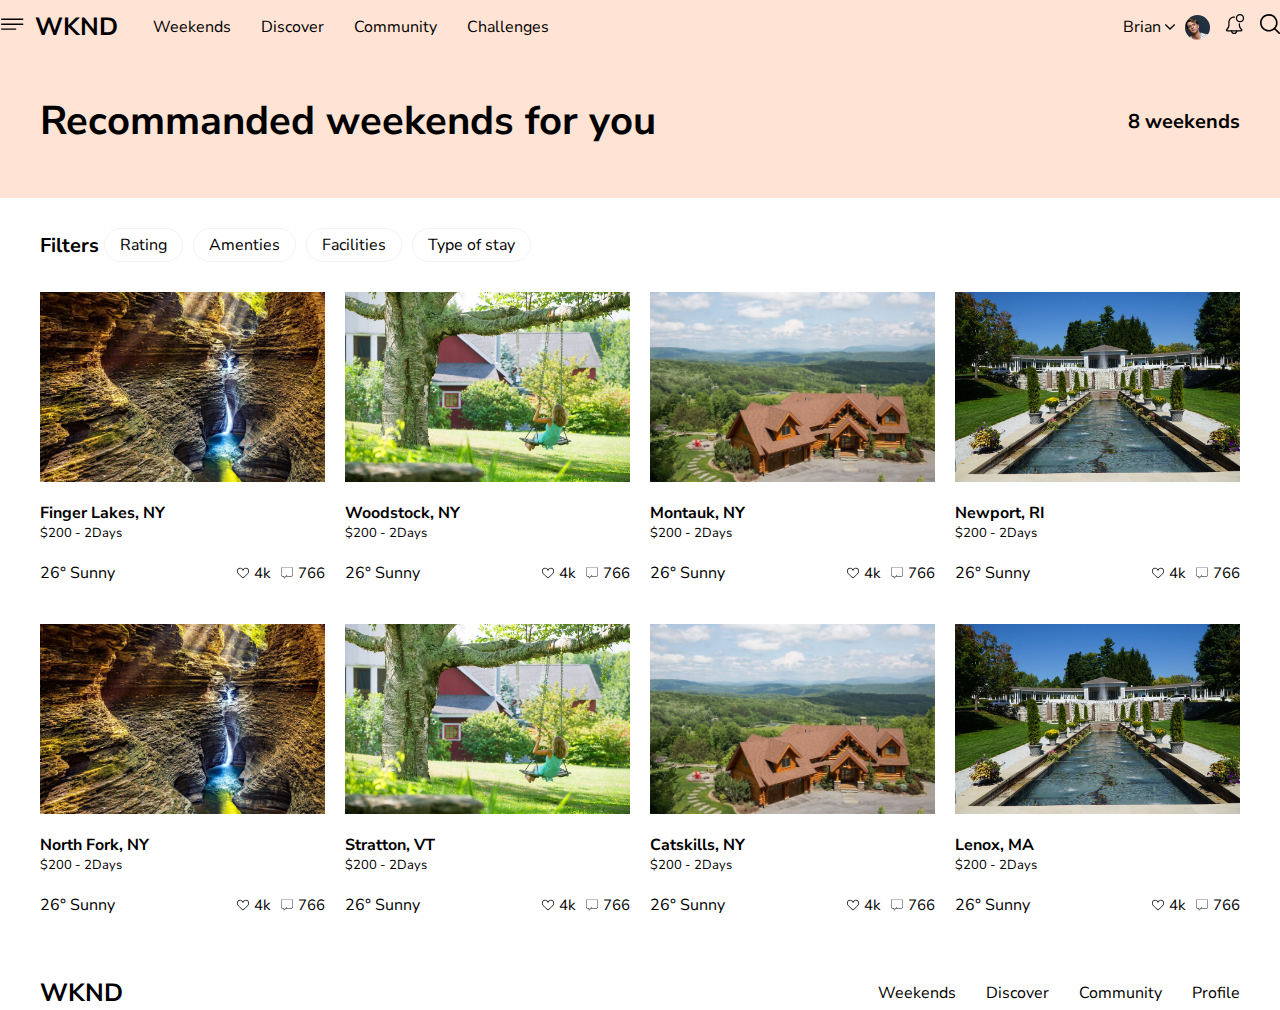
==== index.html @ 9a0a10c7 "ajout des dossier sur la branche testDrex" ====
<!DOCTYPE html>
<html lang="fr">
    <head>
        <meta charset="UTF-8">
        <meta name="viewport" content="width=device-width, initial-scale=1.0">
        <title>WEEKEND - Capture 4</title>
        <link rel="stylesheet" href="src/css/style.css">
        <script src="src/js/index.js" defer></script>
        <link rel="preconnect" href="https://fonts.gstatic.com">
        <link href="https://fonts.googleapis.com/css2?family=Nunito+Sans:wght@200;300;400;600&display=swap" rel="stylesheet">
    </head>
    <body>
        <header>
            <div>
                <nav class="nav-header contain-hdr">
                    <div class="nav-part1">
                        <a href="#"><img src="[data-uri]" width="25"/></a>
                        <a href="index.html" class="logo logo-nav">WKND</a>
                        <ul class="navbar">
                            <li><a href="#">Weekends</a></li>
                            <li><a href="#">Discover</a></li>
                            <li><a href="#">Community</a></li>
                            <li><a href="#">Challenges</a></li>
                        </ul>
                    </div>
                    <div class="nav-part2">
                        <p>Brian <a href="#" class="icon-lf"><img src="[data-uri]" width="10"/></a></p>
                        <img src="src/image/user/profil.jpeg" alt="profil" class="photo-profil">
                        <a href="#" class="icon-rg"><img src="[data-uri]" width="20"/></a>
                        <a href="#" class="icon-rg"><img src="[data-uri]" width="20"/></a>
                    </div>
                </nav>
                <div class="header-title contain">
                    <p class="tle1">Recommanded weekends for you</p>
                    <p class="tle2">8 weekends</p>
                </div>
            </div>
        </header>
        <div class="contain">
            <div class="select">
                <p class="flt">Filters</p>
                <a href="#" class="btn-flt">Rating</a>
                <a href="#" class="btn-flt">Amenties</a>
                <a href="#" class="btn-flt">Facilities</a>
                <a href="#" class="btn-flt">Type of stay</a>
            </div>
        </div>
        <article>
            <div class="contain">
                <div class="article-part">
                    <div class="art-box box1">
                        <div class="img-box">
                            <img src="src/image/finger-lakes.jpeg" alt="finger-lakes">
                        </div>
                        <h4>Finger Lakes, NY</h4>
                        <p class="art-box-prg">$200 - 2Days</p>
                        <div class="ft-box">
                            <p>26° Sunny</p>
                            <div class="ft-icon-box">
                                <div class="ft-icon">
                                    <img src="[data-uri]" width="12"/>
                                    <span>4k</span>
                                </div>
                                <div class="ft-icon">
                                    <img src="[data-uri]" width="12"/>
                                    <span>766</span>
                                </div>
                            </div>
                        </div>
                    </div>
                    <div class="art-box box1">
                        <div class="img-box">
                            <img src="src/image/winivan-farm.jpeg" alt="winivan-farm">
                        </div>
                        <h4>Woodstock, NY</h4>
                        <p class="art-box-prg">$200 - 2Days</p>
                        <div class="ft-box">
                            <p>26° Sunny</p>
                            <div class="ft-icon-box">
                                <div class="ft-icon">
                                    <img src="[data-uri]" width="12"/>
                                    <span>4k</span>
                                </div>
                                <div class="ft-icon">
                                    <img src="[data-uri]" width="12"/>
                                    <span>766</span>
                                </div>
                            </div>
                        </div>
                    </div>
                    <div class="art-box box1">
                        <div class="img-box">
                            <img src="src/image/catskill.jpeg" alt="catskill">
                        </div>
                        <h4>Montauk, NY</h4>
                        <p class="art-box-prg">$200 - 2Days</p>
                        <div class="ft-box">
                            <p>26° Sunny</p>
                            <div class="ft-icon-box">
                                <div class="ft-icon">
                                    <img src="[data-uri]" width="12"/>
                                    <span>4k</span>
                                </div>
                                <div class="ft-icon">
                                    <img src="[data-uri]" width="12"/>
                                    <span>766</span>
                                </div>
                            </div>
                        </div>
                    </div>
                    <div class="art-box box2">
                        <div class="img-box">
                            <img src="src/image/lenox.jpeg" alt="lenox">
                        </div>
                        <h4>Newport, RI</h4>
                        <p class="art-box-prg">$200 - 2Days</p>
                        <div class="ft-box">
                            <p>26° Sunny</p>
                            <div class="ft-icon-box">
                                <div class="ft-icon">
                                    <img src="[data-uri]" width="12"/>
                                    <span>4k</span>
                                </div>
                                <div class="ft-icon">
                                    <img src="[data-uri]" width="12"/>
                                    <span>766</span>
                                </div>
                            </div>
                        </div>
                    </div>
                </div>
            </div>
        </article>
        <article>
            <div class="contain">
                <div class="article-part">
                    <div class="art-box box1">
                        <div class="img-box">
                            <img src="src/image/finger-lakes.jpeg" alt="finger-lakes">
                        </div>
                        <h4>North Fork, NY</h4>
                        <p class="art-box-prg">$200 - 2Days</p>
                        <div class="ft-box">
                            <p>26° Sunny</p>
                            <div class="ft-icon-box">
                                <div class="ft-icon">
                                    <img src="[data-uri]" width="12"/>
                                    <span>4k</span>
                                </div>
                                <div class="ft-icon">
                                    <img src="[data-uri]" width="12"/>
                                    <span>766</span>
                                </div>
                            </div>
                        </div>
                    </div>
                    <div class="art-box box1">
                        <div class="img-box">
                            <img src="src/image/winivan-farm.jpeg" alt="winivan-farm">
                        </div>
                        <h4>Stratton, VT</h4>
                        <p class="art-box-prg">$200 - 2Days</p>
                        <div class="ft-box">
                            <p>26° Sunny</p>
                            <div class="ft-icon-box">
                                <div class="ft-icon">
                                    <img src="[data-uri]" width="12"/>
                                    <span>4k</span>
                                </div>
                                <div class="ft-icon">
                                    <img src="[data-uri]" width="12"/>
                                    <span>766</span>
                                </div>
                            </div>
                        </div>
                    </div>
                    <div class="art-box box1">
                        <div class="img-box">
                            <img src="src/image/catskill.jpeg" alt="catskill">
                        </div>
                        <h4>Catskills, NY</h4>
                        <p class="art-box-prg">$200 - 2Days</p>
                        <div class="ft-box">
                            <p>26° Sunny</p>
                            <div class="ft-icon-box">
                                <div class="ft-icon">
                                    <img src="[data-uri]" width="12"/>
                                    <span>4k</span>
                                </div>
                                <div class="ft-icon">
                                    <img src="[data-uri]" width="12"/>
                                    <span>766</span>
                                </div>
                            </div>
                        </div>
                    </div>
                    <div class="art-box box2">
                        <div class="img-box">
                            <img src="src/image/lenox.jpeg" alt="lenox">
                        </div>
                        <h4>Lenox, MA</h4>
                        <p class="art-box-prg">$200 - 2Days</p>
                        <div class="ft-box">
                            <p>26° Sunny</p>
                            <div class="ft-icon-box">
                                <div class="ft-icon">
                                    <img src="[data-uri]" width="12"/>
                                    <span>4k</span>
                                </div>
                                <div class="ft-icon">
                                    <img src="[data-uri]" width="12"/>
                                    <span>766</span>
                                </div>
                            </div>
                        </div>
                    </div>
                </div>
            </div>
        </article>
        <footer>
            <div class="contain">
                <div class="footer-part">
                    <a href="index.html" class="logo">WKND</a>
                    <ul class="navbar footbar">
                        <li><a href="#">Weekends</a></li>
                        <li><a href="#">Discover</a></li>
                        <li><a href="#">Community</a></li>
                        <li><a href="#">Profile</a></li>
                    </ul>
                </div>
            </div>
        </footer>
    </body>
</html>
---- src/css/style.css ----
*{
    margin: 0;
    padding: 0;
    box-sizing: border-box;
    font-family: 'Nunito Sans', sans-serif;
}

header{
    background-color: #FFE3D4;
    padding-top: 10px;
    padding-bottom: 50px;
}

.contain-hdr{
    width: 1280px;
    margin: 0 auto;
}

.contain{
    width: 1200px;
    margin: 0 auto;
}

.nav-header{
    display: flex;
    justify-content: space-between;
}

.nav-part1{
    display: inline-flex;
    align-items: center;
}

a{
    text-decoration: none;
    color: black;
}

.logo{
    font-weight: bold;
    font-size: 25px;
}

.logo-nav{ 
    margin-left: 10px;
}

.navbar{
    list-style-type: none;
    display: inline-flex;
    margin-left: 20px;
}

.navbar li{
    padding: 0 15px;
}

.nav-part2{
    display: inline-flex;
    align-items: center;
}

.icon-lf{
    margin-right: 10px;
}

.photo-profil{
    width: 25px;
    height: 25px;
    border-radius: 50px;
    object-fit: cover;
}

.icon-rg{
    margin-left: 15px;
}

.header-title{
    margin-top: 50px;
    font-weight: bold;
    display: flex;
    justify-content: space-between;
    align-items: center;
}

.tle1{
    font-size: 40px;
}

.tle2{
    font-size: 20px;
}

.select{
    display: inline-flex;
    align-items: center;
    margin: 30px 0;
}

.flt{
    font-size: 20px;
    font-weight: bold;
}

.btn-flt{
    border: 1px solid #f3f3f3;
    border-radius: 50px;
    margin: 0 5px;
    padding: 5px 15px;
}

.btn-flt:hover{
    background-color: #f3f3f3;
}

.art-tit{
    margin-top: 70px;
    margin-bottom: 20px;
    display: flex;
    justify-content: space-between;
}

.art-tit h3{
    font-weight: bold;
    font-size: 30px;
}

.btn-transp{
    padding: 10px 20px;
    border: 2px solid black;
}

.btn-transp:hover{
    background-color: black;
    color: white;
}

article{
    margin-bottom: 40px;
}

.article-part{
    display: grid;
    grid-template-columns: 1fr 1fr 1fr 1fr;
}

.art-box{
    width: 285px;

}

.art-box h4{
    font-weight: bold;
    margin-top: 20px;
}

.art-box-prg{
    font-size: 13px;
}

.box1{
    margin-right: 20px;
}

.img-box{
    width: 285px;
    height: 190px;
}

.img-box img{
    width: 100%;
    height: 100%;
}

.ft-box{
    display: flex;
    justify-content: space-between;
    align-items: center;
    margin-top: 20px;
}

.ft-icon-box{
    display: flex;
}

.ft-icon{
    display: flex;
    align-items: center;
    margin-left: 10px;
}

.ft-icon span{
    font-size: 15px;
    margin-left: 5px;
}

.footer-part{
    margin-top: 60px;
    display: flex;
    justify-content: space-between;
    align-items: center;
}

.footbar li{
    padding: 0 0 0 30px;  
}
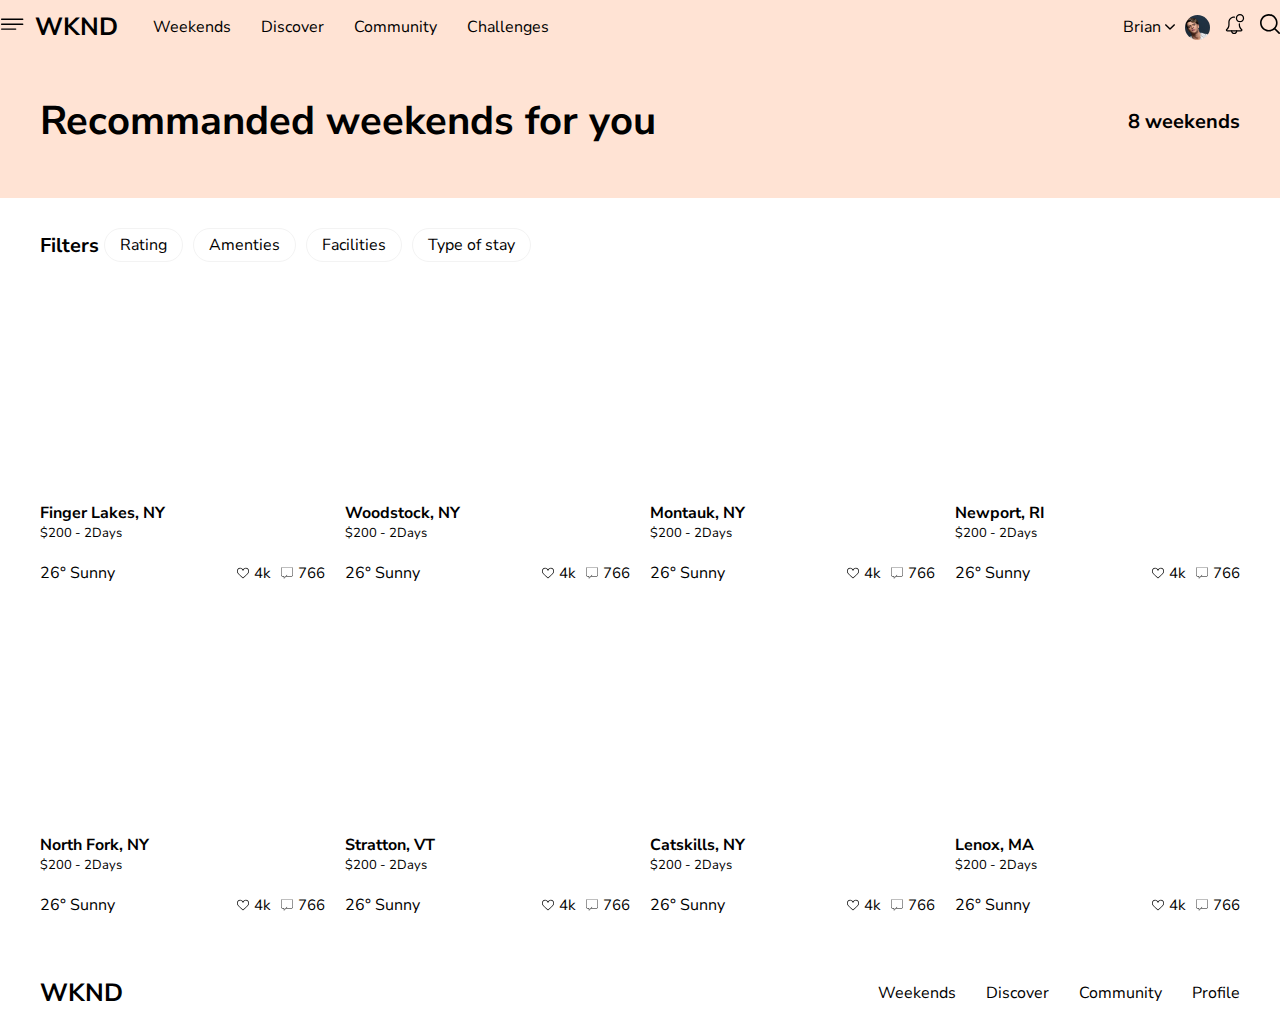
==== commit e042161c: "revue js fetch link source image" ====
--- a/index.html
+++ b/index.html
@@ -49,9 +49,7 @@
             <div class="contain">
                 <div class="article-part">
                     <div class="art-box box1">
-                        <div class="img-box">
-                            <img src="src/image/finger-lakes.jpeg" alt="finger-lakes">
-                        </div>
+                        <div class="img-box"></div>
                         <h4>Finger Lakes, NY</h4>
                         <p class="art-box-prg">$200 - 2Days</p>
                         <div class="ft-box">
@@ -69,9 +67,7 @@
                         </div>
                     </div>
                     <div class="art-box box1">
-                        <div class="img-box">
-                            <img src="src/image/winivan-farm.jpeg" alt="winivan-farm">
-                        </div>
+                        <div class="img-box"></div>
                         <h4>Woodstock, NY</h4>
                         <p class="art-box-prg">$200 - 2Days</p>
                         <div class="ft-box">
@@ -89,9 +85,7 @@
                         </div>
                     </div>
                     <div class="art-box box1">
-                        <div class="img-box">
-                            <img src="src/image/catskill.jpeg" alt="catskill">
-                        </div>
+                        <div class="img-box"></div>
                         <h4>Montauk, NY</h4>
                         <p class="art-box-prg">$200 - 2Days</p>
                         <div class="ft-box">
@@ -109,9 +103,7 @@
                         </div>
                     </div>
                     <div class="art-box box2">
-                        <div class="img-box">
-                            <img src="src/image/lenox.jpeg" alt="lenox">
-                        </div>
+                        <div class="img-box"></div>
                         <h4>Newport, RI</h4>
                         <p class="art-box-prg">$200 - 2Days</p>
                         <div class="ft-box">
@@ -135,9 +127,7 @@
             <div class="contain">
                 <div class="article-part">
                     <div class="art-box box1">
-                        <div class="img-box">
-                            <img src="src/image/finger-lakes.jpeg" alt="finger-lakes">
-                        </div>
+                        <div class="img-box"></div>
                         <h4>North Fork, NY</h4>
                         <p class="art-box-prg">$200 - 2Days</p>
                         <div class="ft-box">
@@ -155,9 +145,7 @@
                         </div>
                     </div>
                     <div class="art-box box1">
-                        <div class="img-box">
-                            <img src="src/image/winivan-farm.jpeg" alt="winivan-farm">
-                        </div>
+                        <div class="img-box"></div>
                         <h4>Stratton, VT</h4>
                         <p class="art-box-prg">$200 - 2Days</p>
                         <div class="ft-box">
@@ -175,9 +163,7 @@
                         </div>
                     </div>
                     <div class="art-box box1">
-                        <div class="img-box">
-                            <img src="src/image/catskill.jpeg" alt="catskill">
-                        </div>
+                        <div class="img-box"></div>
                         <h4>Catskills, NY</h4>
                         <p class="art-box-prg">$200 - 2Days</p>
                         <div class="ft-box">
@@ -195,9 +181,7 @@
                         </div>
                     </div>
                     <div class="art-box box2">
-                        <div class="img-box">
-                            <img src="src/image/lenox.jpeg" alt="lenox">
-                        </div>
+                        <div class="img-box"></div>
                         <h4>Lenox, MA</h4>
                         <p class="art-box-prg">$200 - 2Days</p>
                         <div class="ft-box">
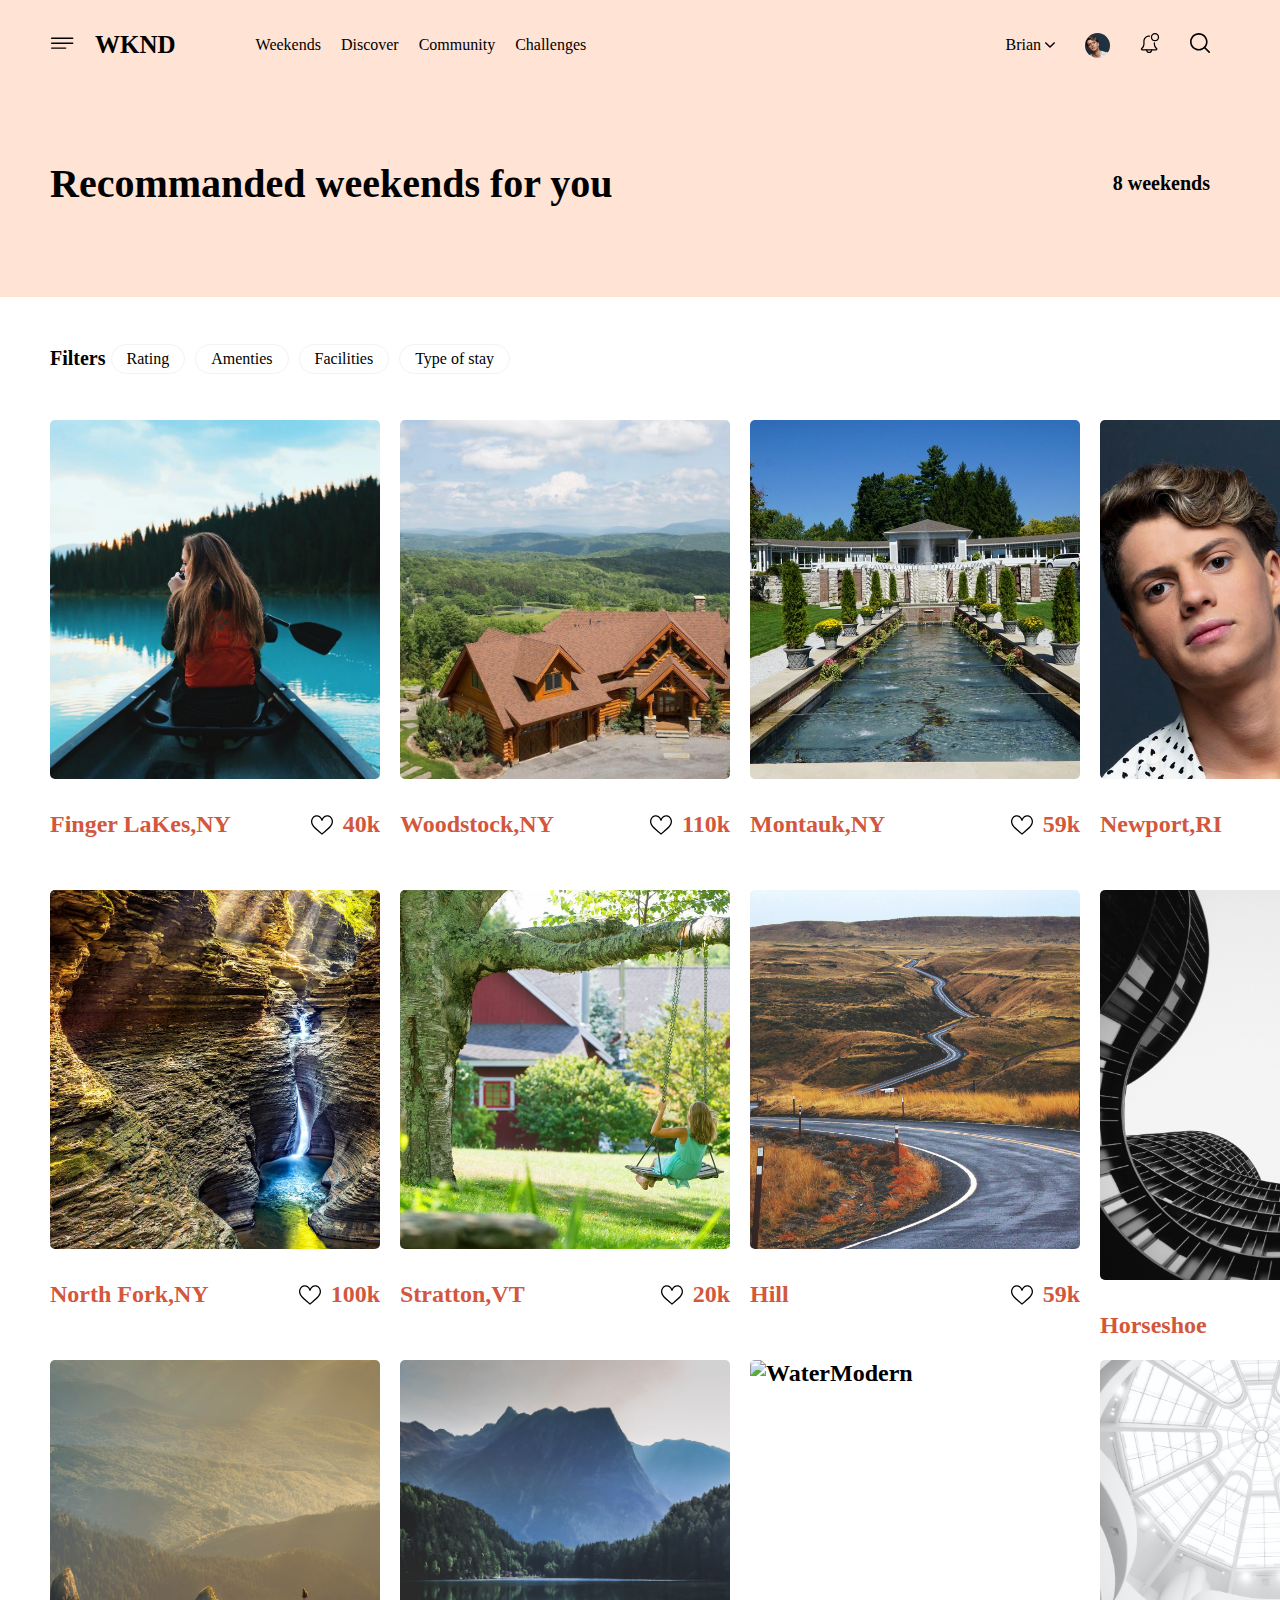
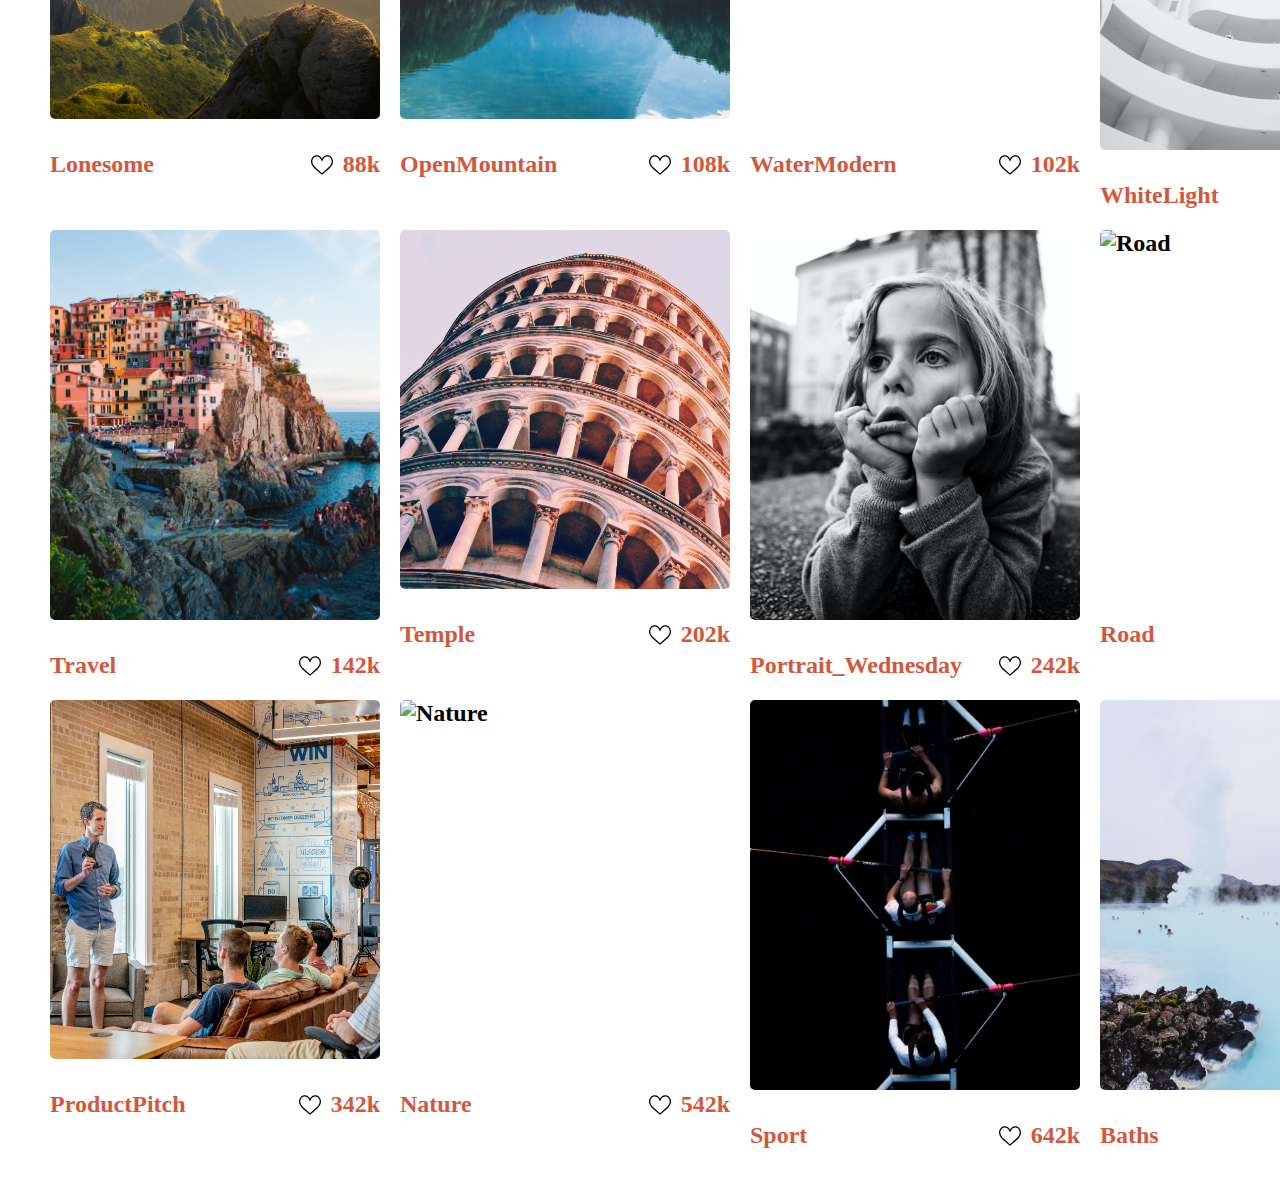
==== commit f4e34f69: "restructuration du projet" ====
--- a/index.html
+++ b/index.html
@@ -4,39 +4,38 @@
         <meta charset="UTF-8">
         <meta name="viewport" content="width=device-width, initial-scale=1.0">
         <title>WEEKEND - Capture 4</title>
-        <link rel="stylesheet" href="src/css/style.css">
-        <script src="src/js/index.js" defer></script>
+        <link rel="stylesheet" href="apk-capt4/style.css">
         <link rel="preconnect" href="https://fonts.gstatic.com">
         <link href="https://fonts.googleapis.com/css2?family=Nunito+Sans:wght@200;300;400;600&display=swap" rel="stylesheet">
     </head>
     <body>
-        <header>
-            <div>
-                <nav class="nav-header contain-hdr">
-                    <div class="nav-part1">
+        <header class="header">
+            <nav class="nav">
+                <div class="sous-nav1">
+                    <div class="sous-nav-bloc1">
                         <a href="#"><img src="[data-uri]" width="25"/></a>
                         <a href="index.html" class="logo logo-nav">WKND</a>
-                        <ul class="navbar">
-                            <li><a href="#">Weekends</a></li>
-                            <li><a href="#">Discover</a></li>
-                            <li><a href="#">Community</a></li>
-                            <li><a href="#">Challenges</a></li>
-                        </ul>
                     </div>
-                    <div class="nav-part2">
-                        <p>Brian <a href="#" class="icon-lf"><img src="[data-uri]" width="10"/></a></p>
-                        <img src="src/image/user/profil.jpeg" alt="profil" class="photo-profil">
-                        <a href="#" class="icon-rg"><img src="[data-uri]" width="20"/></a>
-                        <a href="#" class="icon-rg"><img src="[data-uri]" width="20"/></a>
+                    <div class="sous-nav-bloc2"> 
+                        <span><a href="#">Weekends</a></span>
+                        <span><a href="#">Discover</a></span>
+                        <span><a href="#">Community</a></span>
+                        <span><a href="#">Challenges</a></span>
                     </div>
-                </nav>
-                <div class="header-title contain">
-                    <p class="tle1">Recommanded weekends for you</p>
-                    <p class="tle2">8 weekends</p>
                 </div>
+                <div class="sous-nav2">
+                    <p>Brian <a href="#" class="icon-lf"><img src="[data-uri]" width="10"/></a></p>
+                    <img src="/apk-capt4/photographers/img/profil.jpeg" alt="profil" class="photo-profil">
+                    <a href="#" class="icon-rg"><img src="[data-uri]" width="20"/></a>
+                    <a href="#" class="icon-rg"><img src="[data-uri]" width="20"/></a>
+                </div>
+            </nav>
+            <div class="header-title">
+                <p class="header-title1">Recommanded weekends for you</p>
+                <p class="header-title2">8 weekends</p>
             </div>
         </header>
-        <div class="contain">
+        <main class="main">
             <div class="select">
                 <p class="flt">Filters</p>
                 <a href="#" class="btn-flt">Rating</a>
@@ -44,175 +43,19 @@
                 <a href="#" class="btn-flt">Facilities</a>
                 <a href="#" class="btn-flt">Type of stay</a>
             </div>
-        </div>
-        <article>
-            <div class="contain">
-                <div class="article-part">
-                    <div class="art-box box1">
-                        <div class="img-box"></div>
+            <div class="main-paysage">
+             <!-- <div class="main-paysage-information">
+                    <img src="/apk-capt4/photographers/img/canoe.jpeg" alt="finger-lakes">
+                    <div class="main-paysage-information-details">
                         <h4>Finger Lakes, NY</h4>
-                        <p class="art-box-prg">$200 - 2Days</p>
-                        <div class="ft-box">
-                            <p>26° Sunny</p>
-                            <div class="ft-icon-box">
-                                <div class="ft-icon">
-                                    <img src="[data-uri]" width="12"/>
-                                    <span>4k</span>
-                                </div>
-                                <div class="ft-icon">
-                                    <img src="[data-uri]" width="12"/>
-                                    <span>766</span>
-                                </div>
-                            </div>
+                        <div class="heart-likes">    
+                            <img src="[data-uri]" width="12"/>
+                            <span>4k</span>
                         </div>
-                    </div>
-                    <div class="art-box box1">
-                        <div class="img-box"></div>
-                        <h4>Woodstock, NY</h4>
-                        <p class="art-box-prg">$200 - 2Days</p>
-                        <div class="ft-box">
-                            <p>26° Sunny</p>
-                            <div class="ft-icon-box">
-                                <div class="ft-icon">
-                                    <img src="[data-uri]" width="12"/>
-                                    <span>4k</span>
-                                </div>
-                                <div class="ft-icon">
-                                    <img src="[data-uri]" width="12"/>
-                                    <span>766</span>
-                                </div>
-                            </div>
-                        </div>
-                    </div>
-                    <div class="art-box box1">
-                        <div class="img-box"></div>
-                        <h4>Montauk, NY</h4>
-                        <p class="art-box-prg">$200 - 2Days</p>
-                        <div class="ft-box">
-                            <p>26° Sunny</p>
-                            <div class="ft-icon-box">
-                                <div class="ft-icon">
-                                    <img src="[data-uri]" width="12"/>
-                                    <span>4k</span>
-                                </div>
-                                <div class="ft-icon">
-                                    <img src="[data-uri]" width="12"/>
-                                    <span>766</span>
-                                </div>
-                            </div>
-                        </div>
-                    </div>
-                    <div class="art-box box2">
-                        <div class="img-box"></div>
-                        <h4>Newport, RI</h4>
-                        <p class="art-box-prg">$200 - 2Days</p>
-                        <div class="ft-box">
-                            <p>26° Sunny</p>
-                            <div class="ft-icon-box">
-                                <div class="ft-icon">
-                                    <img src="[data-uri]" width="12"/>
-                                    <span>4k</span>
-                                </div>
-                                <div class="ft-icon">
-                                    <img src="[data-uri]" width="12"/>
-                                    <span>766</span>
-                                </div>
-                            </div>
-                        </div>
-                    </div>
-                </div>
+                    </div>   
+                </div>-->
             </div>
-        </article>
-        <article>
-            <div class="contain">
-                <div class="article-part">
-                    <div class="art-box box1">
-                        <div class="img-box"></div>
-                        <h4>North Fork, NY</h4>
-                        <p class="art-box-prg">$200 - 2Days</p>
-                        <div class="ft-box">
-                            <p>26° Sunny</p>
-                            <div class="ft-icon-box">
-                                <div class="ft-icon">
-                                    <img src="[data-uri]" width="12"/>
-                                    <span>4k</span>
-                                </div>
-                                <div class="ft-icon">
-                                    <img src="[data-uri]" width="12"/>
-                                    <span>766</span>
-                                </div>
-                            </div>
-                        </div>
-                    </div>
-                    <div class="art-box box1">
-                        <div class="img-box"></div>
-                        <h4>Stratton, VT</h4>
-                        <p class="art-box-prg">$200 - 2Days</p>
-                        <div class="ft-box">
-                            <p>26° Sunny</p>
-                            <div class="ft-icon-box">
-                                <div class="ft-icon">
-                                    <img src="[data-uri]" width="12"/>
-                                    <span>4k</span>
-                                </div>
-                                <div class="ft-icon">
-                                    <img src="[data-uri]" width="12"/>
-                                    <span>766</span>
-                                </div>
-                            </div>
-                        </div>
-                    </div>
-                    <div class="art-box box1">
-                        <div class="img-box"></div>
-                        <h4>Catskills, NY</h4>
-                        <p class="art-box-prg">$200 - 2Days</p>
-                        <div class="ft-box">
-                            <p>26° Sunny</p>
-                            <div class="ft-icon-box">
-                                <div class="ft-icon">
-                                    <img src="[data-uri]" width="12"/>
-                                    <span>4k</span>
-                                </div>
-                                <div class="ft-icon">
-                                    <img src="[data-uri]" width="12"/>
-                                    <span>766</span>
-                                </div>
-                            </div>
-                        </div>
-                    </div>
-                    <div class="art-box box2">
-                        <div class="img-box"></div>
-                        <h4>Lenox, MA</h4>
-                        <p class="art-box-prg">$200 - 2Days</p>
-                        <div class="ft-box">
-                            <p>26° Sunny</p>
-                            <div class="ft-icon-box">
-                                <div class="ft-icon">
-                                    <img src="[data-uri]" width="12"/>
-                                    <span>4k</span>
-                                </div>
-                                <div class="ft-icon">
-                                    <img src="[data-uri]" width="12"/>
-                                    <span>766</span>
-                                </div>
-                            </div>
-                        </div>
-                    </div>
-                </div>
-            </div>
-        </article>
-        <footer>
-            <div class="contain">
-                <div class="footer-part">
-                    <a href="index.html" class="logo">WKND</a>
-                    <ul class="navbar footbar">
-                        <li><a href="#">Weekends</a></li>
-                        <li><a href="#">Discover</a></li>
-                        <li><a href="#">Community</a></li>
-                        <li><a href="#">Profile</a></li>
-                    </ul>
-                </div>
-            </div>
-        </footer>
+        </main>
     </body>
+    <script src="js/index.js" type="module"></script>
 </html>--- a/apk-capt4/style.css
+++ b/apk-capt4/style.css
@@ -0,0 +1,178 @@
+*, *::after, *::before{
+
+    box-sizing:border-box;
+
+}
+
+/*:root{
+  
+     --main-color:#D3573C;
+     --secondary-color:#901C1C;
+
+}*/
+html, body{
+
+    padding:0;
+    margin:0;
+    font-family: DM Sans;
+
+
+}
+#bloc-page{
+   
+    padding-left:100px;
+    padding-right: 100px; 
+}
+
+.header{
+    background-color: #FFE3D4;
+    padding-bottom: 50px;
+    padding-top: 20px;
+    padding-left: 50px;
+    padding-right: 70px;
+}
+.nav{
+    display: flex;
+    justify-content: space-between;
+    align-items: center;
+}
+.sous-nav1{
+
+    display: flex;
+    gap: 80px;
+    align-items: center;
+}
+.sous-nav-bloc1{
+
+    display: flex;
+    gap: 20px;
+    
+}
+.sous-nav-bloc2{
+
+    display: flex;
+    gap: 20px;
+    
+}
+.sous-nav2{
+    display: flex;
+    gap: 30px;
+    align-items: center;
+
+}
+
+ a{
+    text-decoration: none;
+    color: black;
+}
+.logo{
+    font-weight: bold;
+    font-size: 25px;
+}
+.photo-profil{
+    width: 25px;
+    height: 25px;
+    border-radius: 50px;
+    object-fit: cover;
+}
+.header-title{
+    margin-top: 50px;
+    font-weight: bold;
+    display: flex;
+    justify-content: space-between;
+    align-items: center;
+}
+
+.header-title1{
+    font-size: 40px;
+}
+
+.header-title2{
+    font-size: 20px;
+}
+
+/****fin du header****/
+/***corps de la page***/
+
+.main{
+
+    padding-left: 50px;
+    padding-left: 50px;
+}
+
+
+.select{
+    display: inline-flex;
+    align-items: center;
+    margin: 30px 0;
+}
+
+.flt{
+    font-size: 20px;
+    font-weight: bold;
+}
+
+.btn-flt{
+    border: 1px solid #f3f3f3;
+    border-radius: 50px;
+    margin: 0 5px;
+    padding: 5px 15px;
+}
+
+.btn-flt:hover{
+    background-color: #f3f3f3;
+}
+.main-paysage{
+    display: grid;
+    grid-template-columns: 1fr 1fr 1fr 1fr;
+    gap: 20px;
+}
+.main-paysage-information{
+    width:330px;
+    height:450px;
+    font-size:1.5rem;
+    font-weight:600;
+    display: flex;
+    flex-direction: column;
+
+}
+.main-paysage-information img{
+    
+    width:100%;
+    display:inline-block;
+    height:390px;
+    object-fit:cover;
+    border-radius:5px;
+    transition:transform ease 0.4s, box-shadow ease 0.4s;
+    cursor: pointer;
+
+}
+ .main-paysage-information img:hover{
+
+    border:none;
+    outline:none;
+    transform:translate3d(0,-7px ,0);
+    box-shadow: 1px 13px 24px -22px rgba(0,0,0,0.9);
+
+}
+.main-paysage-information-details{
+
+    display: flex;
+    justify-content: space-between;
+    align-items: center;
+    color: #D3573C;
+
+}
+.heart-likes{
+    display: flex;
+    gap: 10px;
+}
+.heart-likes img{
+    color: #D3573C;
+    width:22px;
+    height:22px;
+    display:inline-block;
+    transform:translate3d(0, 3px, 0);
+    cursor:pointer;
+}
+
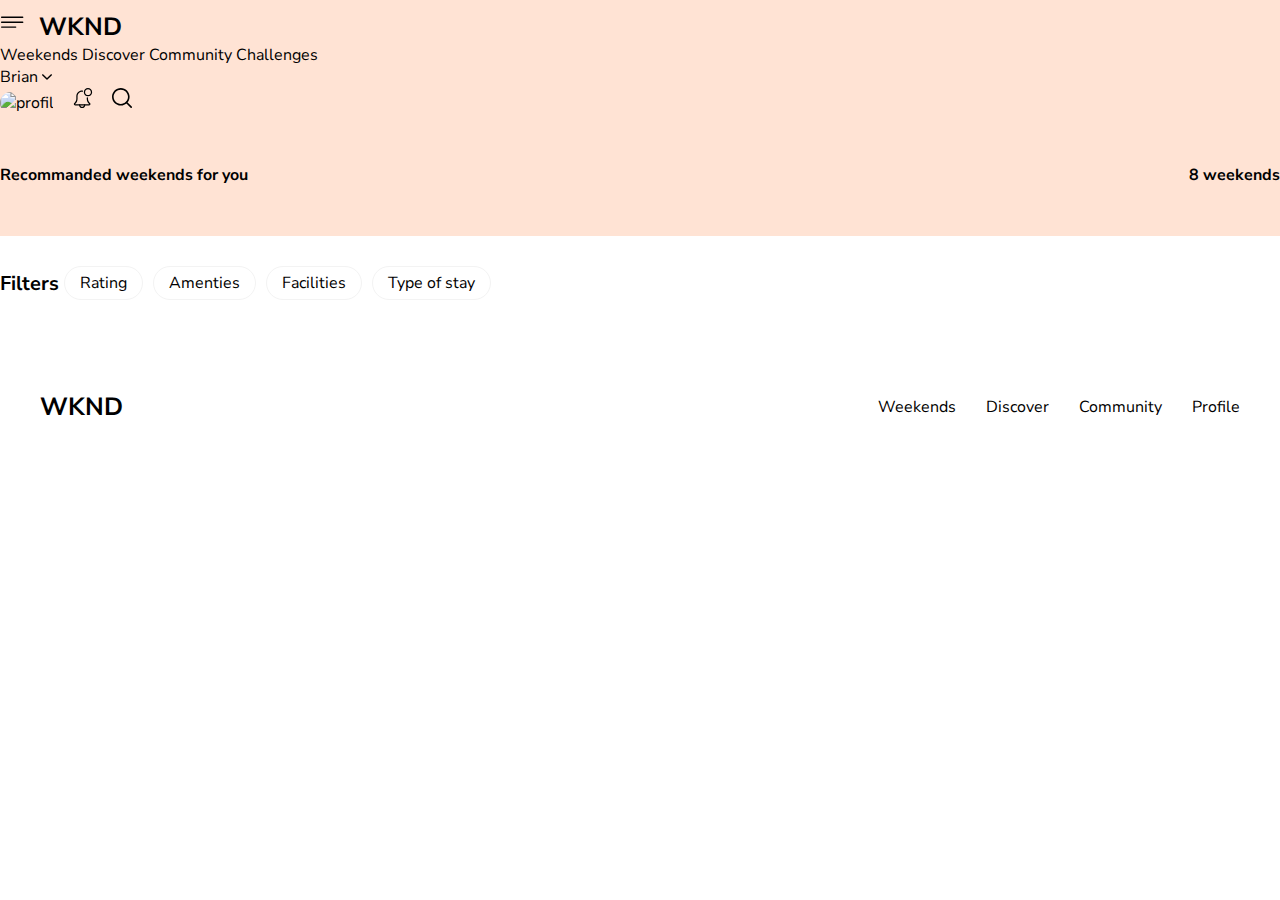
==== commit 1d22decd: "fusion code" ====
--- a/index.html
+++ b/index.html
@@ -1,61 +1,85 @@
 <!DOCTYPE html>
 <html lang="fr">
-    <head>
-        <meta charset="UTF-8">
-        <meta name="viewport" content="width=device-width, initial-scale=1.0">
-        <title>WEEKEND - Capture 4</title>
-        <link rel="stylesheet" href="apk-capt4/style.css">
-        <link rel="preconnect" href="https://fonts.gstatic.com">
-        <link href="https://fonts.googleapis.com/css2?family=Nunito+Sans:wght@200;300;400;600&display=swap" rel="stylesheet">
-    </head>
-    <body>
-        <header class="header">
-            <nav class="nav">
-                <div class="sous-nav1">
-                    <div class="sous-nav-bloc1">
-                        <a href="#"><img src="[data-uri]" width="25"/></a>
-                        <a href="index.html" class="logo logo-nav">WKND</a>
-                    </div>
-                    <div class="sous-nav-bloc2"> 
-                        <span><a href="#">Weekends</a></span>
-                        <span><a href="#">Discover</a></span>
-                        <span><a href="#">Community</a></span>
-                        <span><a href="#">Challenges</a></span>
-                    </div>
-                </div>
-                <div class="sous-nav2">
-                    <p>Brian <a href="#" class="icon-lf"><img src="[data-uri]" width="10"/></a></p>
-                    <img src="/apk-capt4/photographers/img/profil.jpeg" alt="profil" class="photo-profil">
-                    <a href="#" class="icon-rg"><img src="[data-uri]" width="20"/></a>
-                    <a href="#" class="icon-rg"><img src="[data-uri]" width="20"/></a>
-                </div>
-            </nav>
-            <div class="header-title">
-                <p class="header-title1">Recommanded weekends for you</p>
-                <p class="header-title2">8 weekends</p>
-            </div>
-        </header>
-        <main class="main">
-            <div class="select">
-                <p class="flt">Filters</p>
-                <a href="#" class="btn-flt">Rating</a>
-                <a href="#" class="btn-flt">Amenties</a>
-                <a href="#" class="btn-flt">Facilities</a>
-                <a href="#" class="btn-flt">Type of stay</a>
-            </div>
-            <div class="main-paysage">
-             <!-- <div class="main-paysage-information">
-                    <img src="/apk-capt4/photographers/img/canoe.jpeg" alt="finger-lakes">
-                    <div class="main-paysage-information-details">
-                        <h4>Finger Lakes, NY</h4>
-                        <div class="heart-likes">    
-                            <img src="[data-uri]" width="12"/>
-                            <span>4k</span>
-                        </div>
-                    </div>   
-                </div>-->
-            </div>
-        </main>
-    </body>
-    <script src="js/index.js" type="module"></script>
-</html>+  <head>
+    <meta charset="UTF-8" />
+    <meta name="viewport" content="width=device-width, initial-scale=1.0" />
+    <title>WEEKEND - Capture 4</title>
+    <link rel="stylesheet" href="src/css/style.css" />
+    <link rel="preconnect" href="https://fonts.gstatic.com" />
+    <link
+      href="https://fonts.googleapis.com/css2?family=Nunito+Sans:wght@200;300;400;600&display=swap"
+      rel="stylesheet"
+    />
+  </head>
+  <body>
+    <header class="header">
+      <nav class="nav">
+        <div class="sous-nav1">
+          <div class="sous-nav-bloc1">
+            <a href="#"
+              ><img
+                src="[data-uri]"
+                width="25"
+            /></a>
+            <a href="index.html" class="logo logo-nav">WKND</a>
+          </div>
+          <div class="sous-nav-bloc2">
+            <span><a href="#">Weekends</a></span>
+            <span><a href="#">Discover</a></span>
+            <span><a href="#">Community</a></span>
+            <span><a href="#">Challenges</a></span>
+          </div>
+        </div>
+        <div class="sous-nav2">
+          <p>
+            Brian
+            <a href="#" class="icon-lf"
+              ><img
+                src="[data-uri]"
+                width="10"
+            /></a>
+          </p>
+          <img src="/src/image/profil.jpeg" alt="profil" class="photo-profil" />
+          <a href="#" class="icon-rg"
+            ><img
+              src="[data-uri]"
+              width="20"
+          /></a>
+          <a href="#" class="icon-rg"
+            ><img
+              src="[data-uri]"
+              width="20"
+          /></a>
+        </div>
+      </nav>
+      <div class="header-title">
+        <p class="header-title1">Recommanded weekends for you</p>
+        <p class="header-title2">8 weekends</p>
+      </div>
+    </header>
+    <main class="main">
+      <div class="select">
+        <p class="flt">Filters</p>
+        <a href="#" class="btn-flt">Rating</a>
+        <a href="#" class="btn-flt">Amenties</a>
+        <a href="#" class="btn-flt">Facilities</a>
+        <a href="#" class="btn-flt">Type of stay</a>
+      </div>
+      <div class="main-paysage"></div>
+    </main>
+    <footer>
+      <div class="contain">
+          <div class="footer-part">
+              <a href="index.html" class="logo">WKND</a>
+              <ul class="navbar footbar">
+                  <li><a href="#">Weekends</a></li>
+                  <li><a href="#">Discover</a></li>
+                  <li><a href="#">Community</a></li>
+                  <li><a href="#">Profile</a></li>
+              </ul>
+          </div>
+      </div>
+  </footer>
+  </body>
+  <script src="./src/js/index.js" type="module"></script>
+</html>
--- a/src/css/style.css
+++ b/src/css/style.css
@@ -0,0 +1,206 @@
+*{
+    margin: 0;
+    padding: 0;
+    box-sizing: border-box;
+    font-family: 'Nunito Sans', sans-serif;
+}
+
+header{
+    background-color: #FFE3D4;
+    padding-top: 10px;
+    padding-bottom: 50px;
+}
+
+.contain-hdr{
+    width: 1280px;
+    margin: 0 auto;
+}
+
+.contain{
+    width: 1200px;
+    margin: 0 auto;
+}
+
+.nav-header{
+    display: flex;
+    justify-content: space-between;
+}
+
+.nav-part1{
+    display: inline-flex;
+    align-items: center;
+}
+
+a{
+    text-decoration: none;
+    color: black;
+}
+
+.logo{
+    font-weight: bold;
+    font-size: 25px;
+}
+
+.logo-nav{ 
+    margin-left: 10px;
+}
+
+.navbar{
+    list-style-type: none;
+    display: inline-flex;
+    margin-left: 20px;
+}
+
+.navbar li{
+    padding: 0 15px;
+}
+
+.nav-part2{
+    display: inline-flex;
+    align-items: center;
+}
+
+.icon-lf{
+    margin-right: 10px;
+}
+
+.photo-profil{
+    width: 25px;
+    height: 25px;
+    border-radius: 50px;
+    object-fit: cover;
+}
+
+.icon-rg{
+    margin-left: 15px;
+}
+
+.header-title{
+    margin-top: 50px;
+    font-weight: bold;
+    display: flex;
+    justify-content: space-between;
+    align-items: center;
+}
+
+.tle1{
+    font-size: 40px;
+}
+
+.tle2{
+    font-size: 20px;
+}
+
+.select{
+    display: inline-flex;
+    align-items: center;
+    margin: 30px 0;
+}
+
+.flt{
+    font-size: 20px;
+    font-weight: bold;
+}
+
+.btn-flt{
+    border: 1px solid #f3f3f3;
+    border-radius: 50px;
+    margin: 0 5px;
+    padding: 5px 15px;
+}
+
+.btn-flt:hover{
+    background-color: #f3f3f3;
+}
+
+.art-tit{
+    margin-top: 70px;
+    margin-bottom: 20px;
+    display: flex;
+    justify-content: space-between;
+}
+
+.art-tit h3{
+    font-weight: bold;
+    font-size: 30px;
+}
+
+.btn-transp{
+    padding: 10px 20px;
+    border: 2px solid black;
+}
+
+.btn-transp:hover{
+    background-color: black;
+    color: white;
+}
+
+article{
+    margin-bottom: 40px;
+}
+
+.article-part{
+    display: grid;
+    grid-template-columns: 1fr 1fr 1fr 1fr;
+}
+
+.art-box{
+    width: 285px;
+
+}
+
+.art-box h4{
+    font-weight: bold;
+    margin-top: 20px;
+}
+
+.art-box-prg{
+    font-size: 13px;
+}
+
+.box1{
+    margin-right: 20px;
+}
+
+.img-box{
+    width: 285px;
+    height: 190px;
+}
+
+.img-box img{
+    width: 100%;
+    height: 100%;
+}
+
+.ft-box{
+    display: flex;
+    justify-content: space-between;
+    align-items: center;
+    margin-top: 20px;
+}
+
+.ft-icon-box{
+    display: flex;
+}
+
+.ft-icon{
+    display: flex;
+    align-items: center;
+    margin-left: 10px;
+}
+
+.ft-icon span{
+    font-size: 15px;
+    margin-left: 5px;
+}
+
+.footer-part{
+    margin-top: 60px;
+    display: flex;
+    justify-content: space-between;
+    align-items: center;
+}
+
+.footbar li{
+    padding: 0 0 0 30px;  
+}
